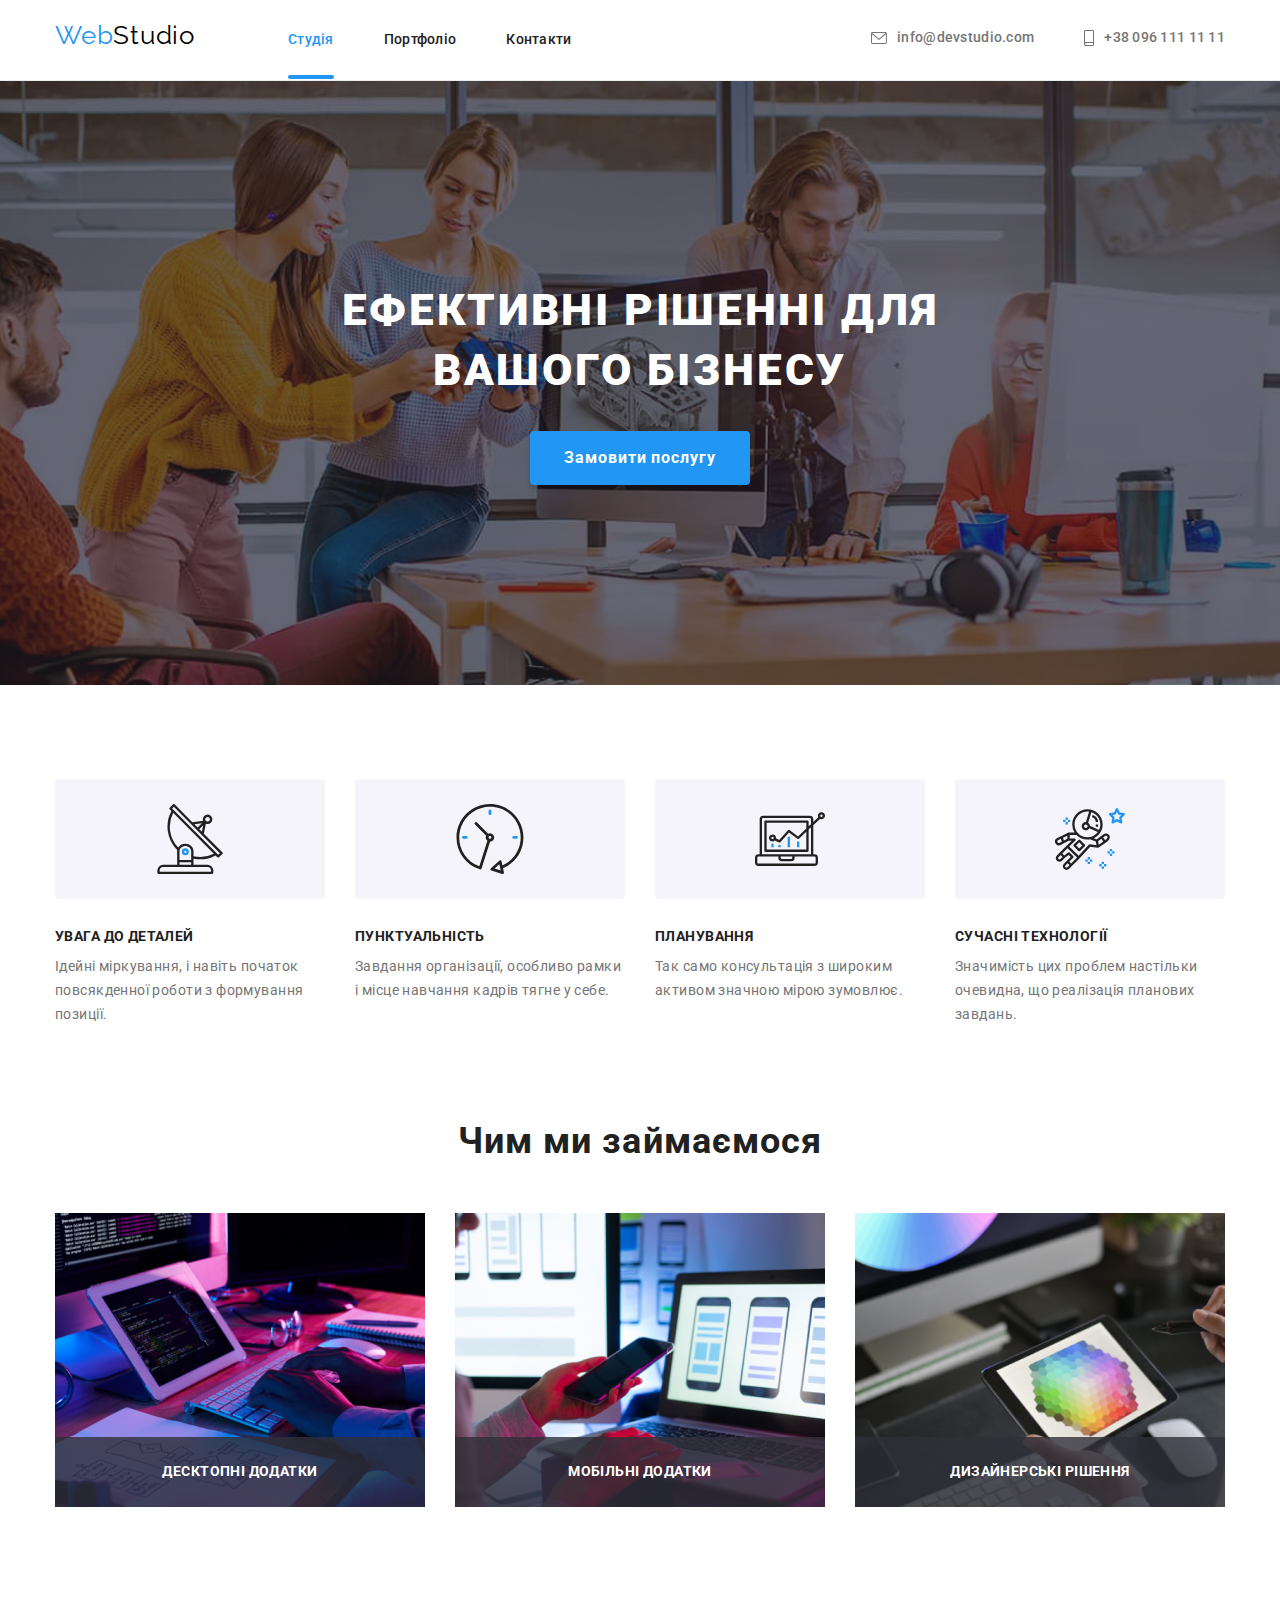
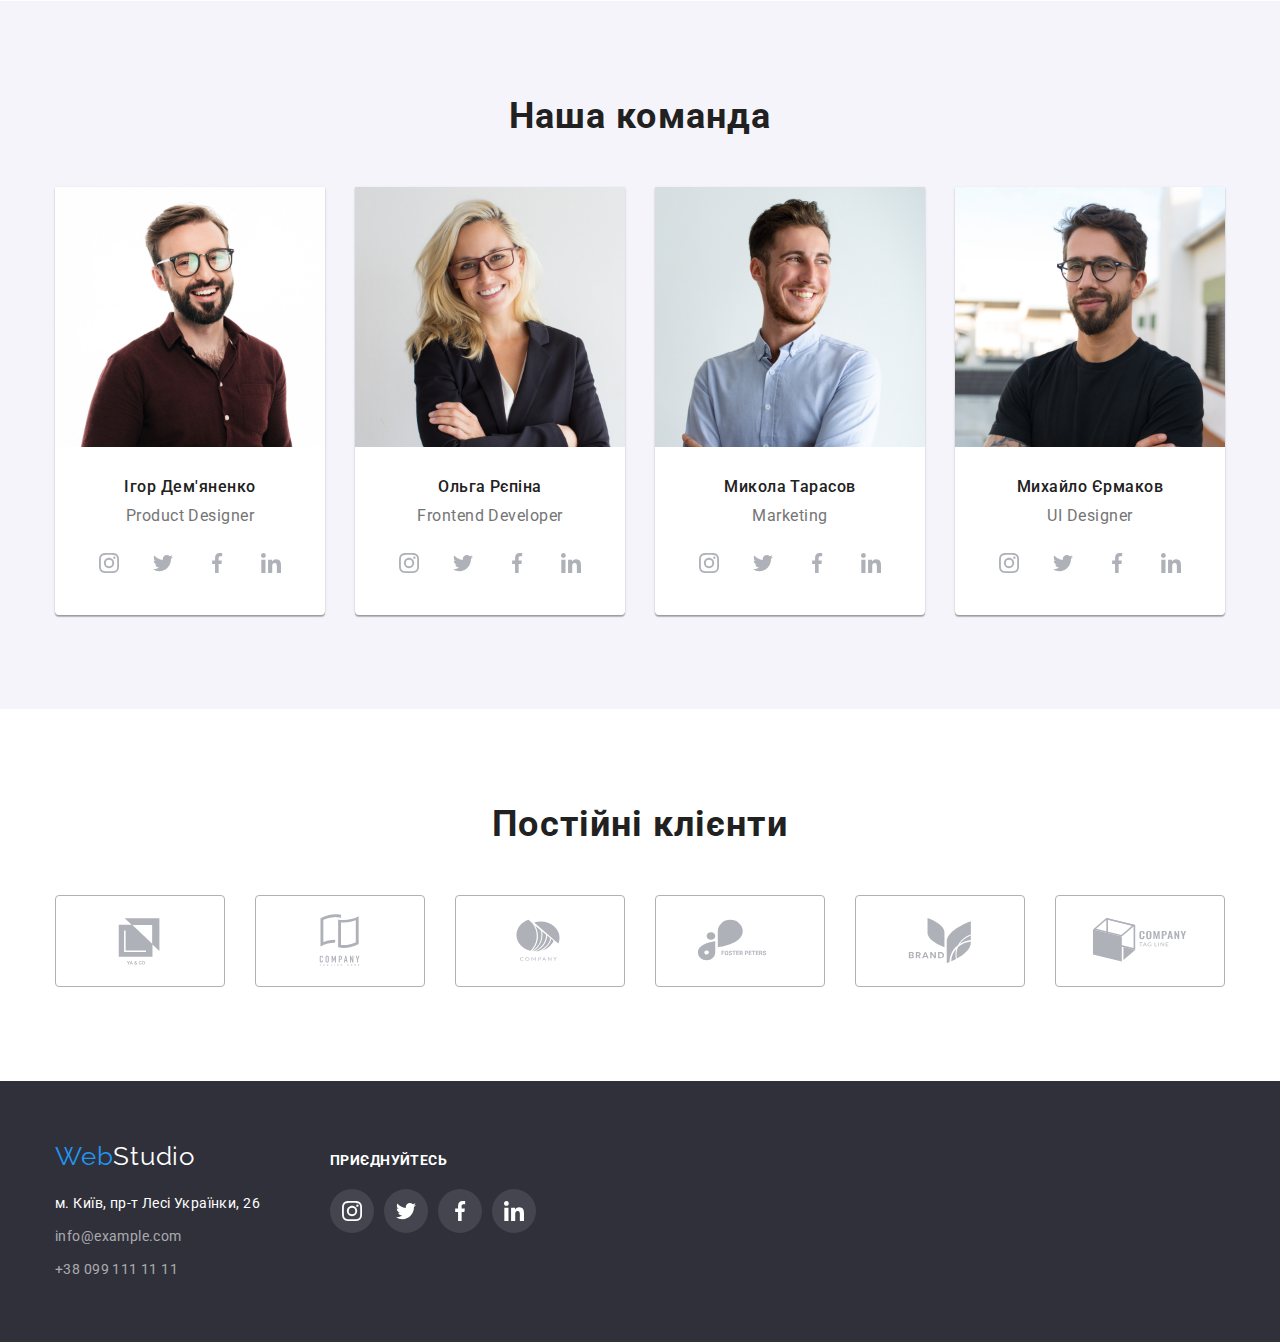
==== index.html @ 3eb29dd5 "Created" ====
<!DOCTYPE html>
<html lang="ru">
  <head>
    <meta charset="UTF-8" />
    <meta http-equiv="X-UA-Compatible" content="IE=edge" />
    <meta name="viewport" content="width=device-width, initial-scale=1.0" />
    <title>WebStudio</title>
    <link rel="preconnect" href="https://fonts.googleapis.com" />
    <link rel="preconnect" href="https://fonts.gstatic.com" crossorigin />
    <link
      href="https://fonts.googleapis.com/css2?family=Raleway:wght@700&family=Roboto:wght@400;500;700;900&display=swap"
      rel="stylesheet"
    />
    <link
      rel="stylesheet"
      href="https://cdnjs.cloudflare.com/ajax/libs/modern-normalize/1.1.0/modern-normalize.min.css"
    />
    <link rel="stylesheet" href="./css/styles.css" />
  </head>
  <body>
    <!-- Header-->
    <header class="header">
      <div class="container header-container">
        <nav class="nav">
          <a class="logo" lang="en" href="./index.html"
            ><span class="logo-accent">Web</span>Studio</a
          >
          <ul class="list nav-list">
            <li class="item">
              <a class="nav-link current" href="./index.html" title="Студія"
                >Студія</a
              >
            </li>
            <li class="item">
              <a class="nav-link" href="./portfolio.html">Портфоліо</a>
            </li>
            <li class="item"><a class="nav-link" href="">Контакти</a></li>
          </ul>
          <ul class="list header-list">
            <li class="mail-item">
              <a class="mail-link" lang="en" href="mailto:info@devstudio.com">
                <svg class="mail-link-item" width="16" height="12">
                  <use href="./images/icons.svg#envelope"></use>
                </svg>
                info@devstudio.com</a
              >
            </li>
            <li class="item">
              <a class="tel-link" href="tel:+380961111111"
                ><svg class="tel-link-item" width="10" height="16">
                  <use href="./images/icons.svg#phone"></use>
                </svg>
                +38 096 111 11 11</a
              >
            </li>
          </ul>
        </nav>
      </div>
    </header>

    <!--Main-->
    <main>
      <!--Hero-->
      <section class="hero">
        <div class="hero-container">
          <h1 class="title-hero">Ефективні рішенні для вашого бізнесу</h1>
          <button class="btn-hero" type="button" data-modal-open>Замовити послугу</button>
        </div>
      </section>

      <!--Advantages-->
      <section class="advantage">
        <div class="container advantage-container">
          <h2 class="advantage-title">Переваги</h2>
          <ul class="list advantage-list">
            <li class="advantage-item">
              <div class="advantage-icon">
                <svg width="70" height="70">
                  <use href="./images/icons.svg#antenna"></use>
                </svg>
              </div>
              <h3 class="advantage-item-title">Увага до деталей</h3>
              <p class="advantage-text">
                Ідейні міркування, і навіть початок повсякденної роботи з
                формування позиції.
              </p>
            </li>
            <li class="advantage-item">
              <div class="advantage-icon">
                <svg width="70" height="70">
                  <use href="./images/icons.svg#clock"></use>
                </svg>
              </div>
              <h3 class="advantage-item-title">Пунктуальність</h3>
              <p class="advantage-text">
                Завдання організації, особливо рамки і місце навчання кадрів
                тягне у себе.
              </p>
            </li>
            <li class="advantage-item">
              <div class="advantage-icon">
                <svg width="70" height="70">
                  <use href="./images/icons.svg#diagram"></use>
                </svg>
              </div>
              <h3 class="advantage-item-title">Планування</h3>
              <p class="advantage-text">
                Так само консультація з широким активом значною мірою зумовлює.
              </p>
            </li>
            <li class="advantage-item">
              <div class="advantage-icon">
                <svg width="70" height="70">
                  <use href="./images/icons.svg#astronaut"></use>
                </svg>
              </div>
              <h3 class="advantage-item-title">Сучасні технології</h3>
              <p class="advantage-text">
                Значимість цих проблем настільки очевидна, що реалізація
                планових завдань.
              </p>
            </li>
          </ul>
        </div>
      </section>

      <!--What we do-->
      <section class="activity">
        <div class="container activity-container">
          <h2 class="activity-title">Чим ми займаємося</h2>
          <ul class="list activity-list">
            <li class="activity-item">
                <img
                  class="activity-img"
                  src="./images/what-we-do/what-we-do-1.jpg"
                  alt="Робота зі структурою сайту/додатку"
                  width="370"
                  height="294"></img>
                  <div class="activity-wrap"><h3 class="activity-img-title">Десктопні додатки</h3></div>
            </li>
            <li class="activity-item">
              <img
                class="activity-img"
                src="./images/what-we-do/what-we-do-2.jpg"
                alt="Робота з дизайном сайту/додатку"
                width="370"
                height="294"
              />
              <div class="activity-wrap"><h3 class="activity-img-title">Мобільні додатки</h3></div>
            </li>
            <li class="activity-item">
              <img
                class="activity-img"
                src="./images/what-we-do/what-we-do-3.jpg"
                alt="Робота з графікою"
                width="370"
                height="294"
              />
              <div class="activity-wrap"><h3 class="activity-img-title">Дизайнерські рішення</h3></div>
            </li>
          </ul>
        </div>
      </section>

      <!--Team-->
      <section class="team">
        <div class="container team-container">
          <h2 class="team-title">Наша команда</h2>
          <ul class="list team-list">
            <li class="team-item">
              <img
                class="team-img"
                src="./images/team/1-ihor.jpg"
                alt="Ігор Дем'яненко"
                width="270"
                height="260"
              />
              <div class="team-form">
                <h3 class="team-member-name">Ігор Дем'яненко</h3>
                <p class="team-text">Product Designer</p>
                <ul class="team-icon-list">
                  <li class="team-icon-item">
                    <a class="team-icon-link" href=""
                      ><svg class="team-icon" width="20" height="20">
                        <use href="./images/icons.svg#instagram"></use>
                      </svg>
                    </a>
                  </li>
                  <li class="team-icon-item">
                    <a class="team-icon-link" href=""
                      ><svg class="team-icon" width="20" height="20">
                        <use href="./images/icons.svg#twitter"></use>
                      </svg>
                    </a>
                  </li>
                  <li class="team-icon-item">
                    <a class="team-icon-link" href=""
                      ><svg class="team-icon" width="20" height="20">
                        <use href="./images/icons.svg#facebook"></use>
                      </svg>
                    </a>
                  </li>
                  <li class="team-icon-item">
                    <a class="team-icon-link" href=""
                      ><svg class="team-icon" width="20" height="20">
                        <use href="./images/icons.svg#linkedin"></use>
                      </svg>
                    </a>
                  </li>
                </ul>
              </div>
            </li>
            <li class="team-item">
              <img
                class="team-img"
                src="./images/team/2-olga.jpg"
                alt="Ольга Рєпіна"
                width="270"
                height="260"
              />
              <div class="team-form">
                <h3 class="team-member-name">Ольга Рєпіна</h3>
                <p class="team-text">Frontend Developer</p>
                <ul class="team-icon-list">
                  <li class="team-icon-item">
                    <a class="team-icon-link" href=""
                      ><svg class="team-icon" width="20" height="20">
                        <use href="./images/icons.svg#instagram"></use>
                      </svg>
                    </a>
                  </li>
                  <li class="team-icon-item">
                    <a class="team-icon-link" href=""
                      ><svg class="team-icon" width="20" height="20">
                        <use href="./images/icons.svg#twitter"></use>
                      </svg>
                    </a>
                  </li>
                  <li class="team-icon-item">
                    <a class="team-icon-link" href=""
                      ><svg class="team-icon" width="20" height="20">
                        <use href="./images/icons.svg#facebook"></use>
                      </svg>
                    </a>
                  </li>
                  <li class="team-icon-item">
                    <a class="team-icon-link" href=""
                      ><svg class="team-icon" width="20" height="20">
                        <use href="./images/icons.svg#linkedin"></use>
                      </svg>
                    </a>
                  </li>
                </ul>
              </div>
            </li>
            <li class="team-item">
              <img
                class="team-img"
                src="./images/team/3-nikolay.jpg"
                alt="Микола Тарасов"
                width="270"
                height="260"
              />
              <div class="team-form">
                <h3 class="team-member-name">Микола Тарасов</h3>
                <p class="team-text">Marketing</p>
                <ul class="team-icon-list">
                  <li class="team-icon-item">
                    <a class="team-icon-link" href=""
                      ><svg class="team-icon" width="20" height="20">
                        <use href="./images/icons.svg#instagram"></use>
                      </svg>
                    </a>
                  </li>
                  <li class="team-icon-item">
                    <a class="team-icon-link" href=""
                      ><svg class="team-icon" width="20" height="20">
                        <use href="./images/icons.svg#twitter"></use>
                      </svg>
                    </a>
                  </li>
                  <li class="team-icon-item">
                    <a class="team-icon-link" href=""
                      ><svg class="team-icon" width="20" height="20">
                        <use href="./images/icons.svg#facebook"></use>
                      </svg>
                    </a>
                  </li>
                  <li class="team-icon-item">
                    <a class="team-icon-link" href=""
                      ><svg class="team-icon" width="20" height="20">
                        <use href="./images/icons.svg#linkedin"></use>
                      </svg>
                    </a>
                  </li>
                </ul>
              </div>
            </li>
            <li class="team-item">
              <img
                class="team-img"
                src="./images/team/4-mihail.jpg"
                alt="Михайло Єрмаков"
                width="270"
                height="260"
              />
              <div class="team-form">
                <h3 class="team-member-name">Михайло Єрмаков</h3>
                <p class="team-text">UI Designer</p>
                <ul class="team-icon-list">
                  <li class="team-icon-item">
                    <a class="team-icon-link" href=""
                      ><svg class="team-icon" width="20" height="20">
                        <use href="./images/icons.svg#instagram"></use>
                      </svg>
                    </a>
                  </li>
                  <li class="team-icon-item">
                    <a class="team-icon-link" href=""
                      ><svg class="team-icon" width="20" height="20">
                        <use href="./images/icons.svg#twitter"></use>
                      </svg>
                    </a>
                  </li>
                  <li class="team-icon-item">
                    <a class="team-icon-link" href=""
                      ><svg class="team-icon" width="20" height="20">
                        <use href="./images/icons.svg#facebook"></use>
                      </svg>
                    </a>
                  </li>
                  <li class="team-icon-item">
                    <a class="team-icon-link" href=""
                      ><svg class="team-icon" width="20" height="20">
                        <use href="./images/icons.svg#linkedin"></use>
                      </svg>
                    </a>
                  </li>
                </ul>
              </div>
            </li>
          </ul>
        </div>
      </section>

      <!-- Clients -->
      <section class="clients">
        <h2 class="clients-title">Постійні клієнти</h2>
        <ul class="clients-list">
          <li class="clients-item">
            <a class="clients-link" href=""
              ><svg class="clients-icon" width="106" height="60">
                <use href="./images/icons.svg#client-1"></use>
              </svg>
            </a>
          </li>
          <li class="clients-item">
            <a class="clients-link" href=""
              ><svg class="clients-icon" width="106" height="60">
                <use href="./images/icons.svg#client-2"></use>
              </svg>
            </a>
          </li>
          <li class="clients-item">
            <a class="clients-link" href=""
              ><svg class="clients-icon" width="106" height="60">
                <use href="./images/icons.svg#client-3"></use>
              </svg>
            </a>
          </li>
          <li class="clients-item">
            <a class="clients-link" href=""
              ><svg class="clients-icon" width="106" height="60">
                <use href="./images/icons.svg#client-4"></use>
              </svg>
            </a>
          </li>
          <li class="clients-item">
            <a class="clients-link" href=""
              ><svg class="clients-icon" width="106" height="60">
                <use href="./images/icons.svg#client-5"></use>
              </svg>
            </a>
          </li>
          <li class="clients-item">
            <a class="clients-link" href=""
              ><svg class="clients-icon" width="106" height="60">
                <use href="./images/icons.svg#client-6"></use>
              </svg>
            </a>
          </li>
        </ul>
      </section>
    </main>

    <!-- Footer -->
    <footer class="footer">
      <div class="container footer-container">
        <div class="footer-contacts">
          <a class="footer-logo" lang="en" href="./index.html"
            ><span class="footer-logo-accent">Web</span>Studio</a
          >
          <address class="footer-address">
            <ul class="list footer-list">
              <li class="footer-item">
                <a
                  class="footer-address-link"
                  href="https://goo.gl/maps/jKXVgSbBTKe5Grf27"
                  target="_blank"
                  >м. Київ, пр-т Лесі Українки, 26</a
                >
              </li>
              <li class="footer-item">
                <a
                  class="footer-mail-link"
                  lang="en"
                  href="mailto:info@example.com"
                  >info@example.com</a
                >
              </li>
              <li class="footer-item">
                <a class="footer-tel-link" href="tel:+380991111111"
                  >+38 099 111 11 11</a
                >
              </li>
            </ul>
          </address>
        </div>
        <div class="footer-icon-section">
          <h2 class="footer-icon-title">Приєднуйтесь</h2>
          <ul class="footer-icon-list">
            <li class="footer-icon-item">
              <a class="footer-icon-link" href="">
                <svg class="footer-icon" width="20" height="20">
                  <use href="./images/icons.svg#instagram"></use>
                </svg>
              </a>
            </li>
            <li class="footer-icon-item">
              <a class="footer-icon-link" href="">
                <svg class="footer-icon" width="20" height="20">
                  <use href="./images/icons.svg#twitter"></use>
                </svg>
              </a>
            </li>
            <li class="footer-icon-item">
              <a class="footer-icon-link" href="">
                <svg class="footer-icon" width="20" height="20">
                  <use href="./images/icons.svg#facebook"></use>
                </svg>
              </a>
            </li>
            <li class="footer-icon-item">
              <a class="footer-icon-link" href="">
                <svg class="footer-icon" width="20" height="20">
                  <use href="./images/icons.svg#linkedin"></use>
                </svg>
              </a>
            </li>
          </ul>
        </div>
      </div>
    </footer>
    <div class="backdrop is-hidden" data-modal>
      <div class="modal">
        <button class="modal-btn" type="button" data-modal-close>
          <svg class="modal-close" width="18" height="18">
            <use href="./images/icons.svg#modal-close"></use>
          </svg>
        </button>
      </div>
    </div>
  <script src="./js/modal.js"></script>
  </body>
</html>
---- css/styles.css ----
/* Font-family: 'Roboto', 'Raleway', sans-serif. */

/* Colors
#2196F3 - Accent color (Blue);
#FFFFFF - White color;
#212121 - Black color;
#757575 - Main text (Light grey);
#E5E5E5 - Main Backgroung (White);
#2F303A - Secondary Background (Dark grey).
*/
:root {
  /* Fonts */
  --main-font: "Roboto", sans-serif;
  --secondary-font: "Raleway", sans-serif;
  /* Text colors */
  --main-text-color: #757575;
  --title-color: #212121;
  --accent-color: #2196f3;
  --white: #ffffff;
  --black: #000000;
  --border-color: #ececec;
  --icon-color: #AFB1B8;
  /* Background colors */
  --first-bg-color: #f5f4fa;
  --second-bg-color: #2f303a;
  --hero-bg-color: #C4C4C4;
}
body {
  font-family: var(--main-font);
  font-size: 14px;
  line-height: 1.71;
  letter-spacing: 0.03em;
  color: var(--main-text-color);
  background-color: var(--white);
}
h1,
h2,
h3,
p,
ul {
  margin-top: 0;
  margin-bottom: 0;
  padding-left: 0;
}
.list {
  padding-left: 0;
  margin-top: 0;
  margin-top: 0;
  list-style: none;
}
.container {
  width: 1200px;
  align-items: center;
  padding-left: 15px;
  padding-right: 15px;
  margin-left: auto;
  margin-right: auto;
}

/* Header */
.header {
  background-color: var(--white);
  border-bottom: 1px solid var(--border-color);
}
.nav {
  display: flex;
  align-items: baseline;
}
.logo {
  margin-right: 93px;

  font-family: var(--secondary-font);
  font-size: 26px;
  line-height: 1.19;
  letter-spacing: 0.03em;
  text-decoration: none;
  color: var(--black);
}
.logo-accent {
  color: var(--accent-color);
}
.nav-list {
  display: flex;
}
.nav-list .item {
  margin-right: 50px;
  padding-top: 32px;
  padding-bottom: 32px;
}
.nav-list .item:last-child {
  margin-right: 0;
}
.nav .item {
  font-weight: 500;
  font-size: 14px;
  line-height: 1.14;
  letter-spacing: 0.02em;
}
.nav-link {
  text-decoration: none;
  color: var(--title-color);
  transition-duration: 250ms;
    transition-timing-function: cubic-bezier(0.4, 0, 0.2, 1);
}
.nav-link[title] {
  color: var(--accent-color);
  text-decoration: none;
}
.nav-link:hover,
.nav-link:focus {
  color: var(--accent-color);
}
.nav-link.current {
  position: relative;
}
.nav-link.current::after {
  content: "";
  display: block;
  width: 100%;
  height: 4px;
  border-radius: 2px;
  bottom: -32px;
  background: currentColor;
  position: absolute;
}
.header-list {
  display: flex;
  margin-left: auto;

  font-weight: 500;
  font-size: 14px;
  line-height: 1.14;
  letter-spacing: 0.02em;
}
.header-list .mail-item {
  margin-right: 50px;
}
.header-list .item:last-child {
  margin-right: 0;
}
.list .header-list {
  display: flex;
  align-items: center;
}
.mail-link,
.tel-link {
  display: flex;
  align-items: center;
  text-decoration: none;
  color: var(--main-text-color);
  transition-duration: 250ms;
    transition-timing-function: cubic-bezier(0.4, 0, 0.2, 1);
}
.mail-link-item,
.tel-link-item {
  margin-right: 10px;
  fill: currentColor;
}
.mail-link:hover,
.tel-link:hover,
.mail-link:focus,
.tel-link:focus {
  color: var(--accent-color);
}

/* Main */

/* Hero */
.hero {
  margin-left: auto;
  margin-right: auto;
  padding-top: 200px;
  padding-bottom: 200px;
  max-width: 1600px;
  text-align: center;
  background-image: linear-gradient(rgba(47, 48, 58, 0.4), rgba(47, 48, 58, 0.4)), url(../images/hero-background.jpg);
  background-color: var(--hero-bg-color);
  background-position: center;
  background-repeat: no-repeat;
  background-size: cover;
}
.title-hero {
  margin-bottom: 30px;
  margin-right: auto;
  margin-left: auto;
  width: 696px;
  font-weight: 900;
  font-size: 44px;
  line-height: 1.36;
  letter-spacing: 0.06em;
  text-transform: uppercase;
  color: var(--white);
}
.btn-hero {
  padding: 10px 32px 10px 32px;
  font-weight: 700;
  font-size: 16px;
  line-height: 1.88;
  letter-spacing: 0.06em;
  color: var(--white);
  background-color: var(--accent-color);
  box-shadow: 0px 4px 4px rgba(0, 0, 0, 0.15);
  border-color: transparent;
  border-radius: 4px;
  cursor: pointer;
}
.btn-hero:hover,
.btn-hero:focus {
  color: var(--white);
  background-color: var(--accent-color);
}

/* Advantages */
.advantage {
  padding-top: 94px;
  padding-bottom: 94px;
}
.advantage-title {
  position: absolute;
  width: 1px;
  height: 1px;
  margin: -1px;
  border: 0;
  padding: 0;
  white-space: nowrap;
  clip: rect(0 0 0 0);
  overflow: hidden;
}
.advantage-list {
  display: flex;
}
.advantage-icon {
  display: flex;
  align-items: center;
  justify-content: center;
  width: 270px;
  height: 120px;
  margin-bottom: 30px;
  border-radius: 4px;
  background-color: var(--first-bg-color);
}
.advantage-item {
  width: 270px;
  margin-right: 30px;
}
.advantage-item:last-child {
  margin-right: 0;
}
.advantage-item-title {
  margin-bottom: 10px;
  font-size: 14px;
  line-height: 1.14;
  letter-spacing: 0.03em;
  text-transform: uppercase;
  color: var(--title-color);
}
.advantage-text {
  font-size: 14px;
  line-height: 1.71;
  letter-spacing: 0.03em;
  color: var(--main-text-color);
}

/* What we do */
.activity {
  padding-bottom: 94px;
}
.activity-title {
  text-align: center;
  margin-bottom: 50px;
  font-size: 36px;
  line-height: 1.17;
  letter-spacing: 0.03em;
  color: var(--title-color);
}
.activity-list {
  display: flex;
}
.activity-item {
  margin-right: 30px;
}
.activity-item:last-child {
  margin-right: 0;
}
.activity-item {
  position: relative;
  display: flex;
}
.activity-wrap {
  position: absolute;
  width: 100%;
  height: 70px;
  bottom: 0;
  background: rgba(47, 48, 58, 0.8);
}
.activity-img-title {
  display: flex;
 justify-content: center;

    font-weight: 700;
    font-size: 14px;
    line-height: 1.14;
    text-align: center;
    padding: 27px 0; 
    letter-spacing: 0.03em;
    text-transform: uppercase;
    color: var(--white);
}
/* Team */
.team {
  background-color: var(--first-bg-color);
  padding-top: 94px;
  padding-bottom: 94px;
}
.team-title {
  text-align: center;
  margin-bottom: 50px;
  font-size: 36px;
  line-height: 1.17;
  letter-spacing: 0.03em;
  color: var(--title-color);
}
.team-list {
  display: flex;
}
.team-item {
  list-style: none;
  margin-right: 30px;
  background-color: var(--white);
  box-shadow: 0px 1px 3px rgba(0, 0, 0, 0.12), 0px 1px 1px rgba(0, 0, 0, 0.14),
    0px 2px 1px rgba(0, 0, 0, 0.2);
  border-radius: 0px 0px 4px 4px;
}
.team-item:last-child {
  margin-right: 0;
}
.team-img {
  display: block;
  max-width: 100%;
  height: auto;
}
.team-form {
  padding: 30px 32px 30px 32px;
}
.team-member-name {
  margin-bottom: 10px;
  text-align: center;
  font-weight: 500;
  font-size: 16px;
  line-height: 1.19;
  letter-spacing: 0.03em;
  color: var(--title-color);
}
.team-text {
  text-align: center;
  font-size: 16px;
  line-height: 1.19;
  letter-spacing: 0.03em;
  color: var(--main-text-color);
  margin-bottom: 16px;
}
.team-icon-list {
  display: flex;
  list-style: none;
  gap: 10px;
}
.team-icon-item {
width: 44px;
height: 44px;
}
.team-icon-link {
 display: flex;
 align-items: center;
 justify-content: center;
 width: 100%;
 height: 100%;
 color: var(--icon-color);
 border-radius: 50%;
 transition-duration: 250ms;
 transition-timing-function: cubic-bezier(0.4, 0, 0.2, 1);
}
.team-icon {
  display: block;
  fill: currentColor;
  transition-duration: 250ms;
  transition-timing-function: cubic-bezier(0.4, 0, 0.2, 1);
}
.team-icon-link:hover,
.team-icon-link:focus {
  background-color: var(--accent-color);
  width: 100%;
  height: 100%;
  border-radius: 50%;
}
.team-icon-link:hover .team-icon,
.team-icon-link:focus .team-icon {
  fill: var(--white);
}

/* Clients */
.clients {
  padding-top: 94px;
  padding-bottom: 94px;
  background-color: var(--);
}
.clients-title {
    font-weight: 700;
    font-size: 36px;
    line-height: 1.17;
    text-align: center;
    letter-spacing: 0.03em;
    color: var(--title-color);
    margin-bottom: 50px;
}
.clients-list {
  display: flex;
  justify-content: center;
  list-style: none;
  gap: 30px;
}
.clients-item {
  width: 170px;
  height: 92px;
}
.clients-link {
  display: flex;
  align-items: center;
  justify-content: center;
  width: 100%;
  height: 100%;
  fill: var(--icon-color);
  border: 1px solid #AFB1B8;
  border-radius: 4px;
  transition-duration: 250ms;
  transition-timing-function: cubic-bezier(0.4, 0, 0.2, 1);
}
.clients-link:hover,
.clients-link:focus {
  border: 1px solid var(--accent-color);
  fill: var(--accent-color);
}

/* Footer */
.footer {
  padding-top: 60px;
  padding-bottom: 60px;
  background-color: var(--second-bg-color);
}
.footer-container {
 display: flex;
 align-items: baseline;
}
.footer-logo {
  display: block;
  margin-bottom: 20px;
  font-family: var(--secondary-font);
  font-size: 26px;
  line-height: 1.19;
  letter-spacing: 0.03em;
  text-decoration: none;
  color: var(--white);
}
.footer-logo-accent {
  color: var(--accent-color);
}
.footer-item {
  display: block;
  margin-bottom: 9px;
}
.footer-item:last-child {
  margin-bottom: 0;
}
.footer-address-link {
  font-style: normal;
  font-size: 14px;
  line-height: 1.71;
  letter-spacing: 0.03em;
  text-decoration: none;
  color: var(--white);
  transition-duration: 250ms;
    transition-timing-function: cubic-bezier(0.4, 0, 0.2, 1);
}
.footer-mail-link,
.footer-tel-link {
  font-style: normal;
  font-size: 14px;
  line-height: 1.71;
  letter-spacing: 0.03em;
  text-decoration: none;
  color: rgba(255, 255, 255, 0.6);
  transition-duration: 250ms;
    transition-timing-function: cubic-bezier(0.4, 0, 0.2, 1);
}
.footer-tel-link {
  padding-bottom: 0;
}
.footer-address-link:hover,
.footer-mail-link:hover,
.footer-tel-link:hover,
.footer-address-link:focus,
.footer-mail-link:focus,
.footer-tel-link:focus {
  color: var(--accent-color);
}
.footer-icon-section {
  margin-left: 70px;
}
.footer-icon-title {
  font-weight: 700;
  font-size: 14px;
  line-height: 1.14;
  letter-spacing: 0.03em;
  text-transform: uppercase;
  color: var(--white);
}
.footer-icon-list {
  display: flex;
  list-style: none;
  gap: 10px;
  margin-top: 20px;
}
.footer-icon-item {
  width: 44px;
  height: 44px;
}
.footer-icon-link {
  display: flex;
  align-items: center;
  justify-content: center;
  width: 100%;
  height: 100%;
  color: var(--white);
  background-color: rgba(255, 255, 255, 0.1);
  border-radius: 50%;
  transition-duration: 250ms;
    transition-timing-function: cubic-bezier(0.4, 0, 0.2, 1);
}
.footer-icon {
  display: block;
  fill: currentColor;
}
.footer-icon-link:hover,
.footer-icon-link:focus {
  background-color: var(--accent-color);
  width: 100%;
  height: 100%;
  border-radius: 50%;
}
.footer-icon-link:hover .team-icon,
.footer-icon-link:focus .team-icon {
  fill: var(--white);
}

/* Portfolio */
.main-title {
  position: absolute;
  width: 1px;
  height: 1px;
  margin: -1px;
  border: 0;
  padding: 0;
  white-space: nowrap;
  clip: rect(0 0 0 0);
  overflow: hidden;
}
.filter-title {
  position: absolute;
  width: 1px;
  height: 1px;
  margin: -1px;
  border: 0;
  padding: 0;
  white-space: nowrap;
  clip: rect(0 0 0 0);
  overflow: hidden;
}

/* Filter buttons */
.filter {
  padding-top: 94px;
  padding-bottom: 94px;
}
.filter-btn-list {
  display: flex;
  justify-content: center;
  margin-bottom: 50px;
}
.filter-btn-item {
  margin-right: 8px;
}
.filter-btn-item:last-child {
  margin-right: 0;
}
.filter-btn {
  padding: 6px 22px 6px 22px;
  font-family: var(--main-font);
  font-weight: 500;
  font-size: 16px;
  line-height: 1.44;
  text-align: center;
  letter-spacing: 0.03em;
  color: var(--title-color);
  background: var(--first-bg-color);
  border-radius: 4px;
  border-color: transparent;
  cursor: pointer;
  transition-duration: 250ms;
  transition-timing-function: cubic-bezier(0.4, 0, 0.2, 1);
}
.filter-btn:hover,
.filter-btn:focus {
  color: var(--white);
  background-color: var(--accent-color);
  box-shadow: 0px 3px 1px rgba(0, 0, 0, 0.1), 0px 1px 2px rgba(0, 0, 0, 0.08),
    0px 2px 2px rgba(0, 0, 0, 0.12);
  border-radius: 4px;
}

/* Filter items */
.filter-list {
  display: flex;
  flex-wrap: wrap;
  gap: 30px;
}
.filter-item {
  transition-duration: 250ms;
  transition-timing-function: cubic-bezier(0.4, 0, 0.2, 1);
}
.filter-item:hover {
  box-shadow: 0px 1px 1px rgba(0, 0, 0, 0.12), 0px 4px 4px rgba(0, 0, 0, 0.06), 1px 4px 6px rgba(0, 0, 0, 0.16);
}
.filter-img {
  display: flex;
  max-width: 100%;
  height: auto;
}
.filter-item-wrapper {
position: relative;
display: flex;
overflow: hidden;
}
.filter-item-wrapper:hover .filter-overlay {
transform: translateY(0);
}
.filter-overlay {
position: absolute;
display: flex;
padding: 63px 24px;
width: 100%;
height: 100%;
background: rgba(33, 150, 243, 0.9);
transform: translatey(100%);
transition-duration: 250ms;
transition-timing-function: cubic-bezier(0.4, 0, 0.2, 1);

}
.filter-overlay > p {
  max-width: 322px;
  max-height: 168px;
  font-size: 18px;
  line-height: 1.56;
  letter-spacing: 0.03em; 
  color: var(--white);
}
.poster-text {
  padding: 20px 24px 20px 24px;
  border: 1px solid #EEEEEE;
}
.filter-item-title {
  margin-bottom: 4px;
  font-size: 18px;
  line-height: 2;
  letter-spacing: 0.06em;
  color: var(--title-color);
}
.filter-text {
  font-size: 16px;
  line-height: 1.88;
  letter-spacing: 0.03em;
  color: var(--main-text-color);
}

/* Modal */

.backdrop {
  position: fixed;
  top: 0;
  left: 0;
  width: 100%;
  height: 100%;
  background: rgba(0, 0, 0, 0.2);
  transform: scale(1);
  transition: opacity 250ms cubic-bezier(0.4, 0, 0.2, 1), visibility 250ms cubic-bezier(0.4, 0, 0.2, 1), transform 250ms cubic-bezier(0.4, 0, 0.2, 1);
}
.backdrop.is-hidden {
  transform: scale(0);
 visibility: hidden;
 opacity: 0;
 pointer-events: none;
}
.modal {
  position: absolute;
  top: 50%;
  left: 50%;
  transform: translate(-50%, -50%);
  width: 528px;
  height: 581px;
  background: var(--white);
  box-shadow: 0px 1px 3px rgba(0, 0, 0, 0.12), 0px 1px 1px rgba(0, 0, 0, 0.14), 0px 2px 1px rgba(0, 0, 0, 0.2);
  border-radius: 4px;
}
.modal-btn {
  position: absolute;
  display: flex;
  align-items: center;
  justify-content: center;
  top: 8px;
  right: 8px;
  width: 30px;
  height: 30px;
  color: var(--white);
  background: var(--white);
  border: 1px solid rgba(0, 0, 0, 0.1);
  border-radius: 50%;
  cursor: pointer;
}
.modal-close {
  fill: var(--black)
}
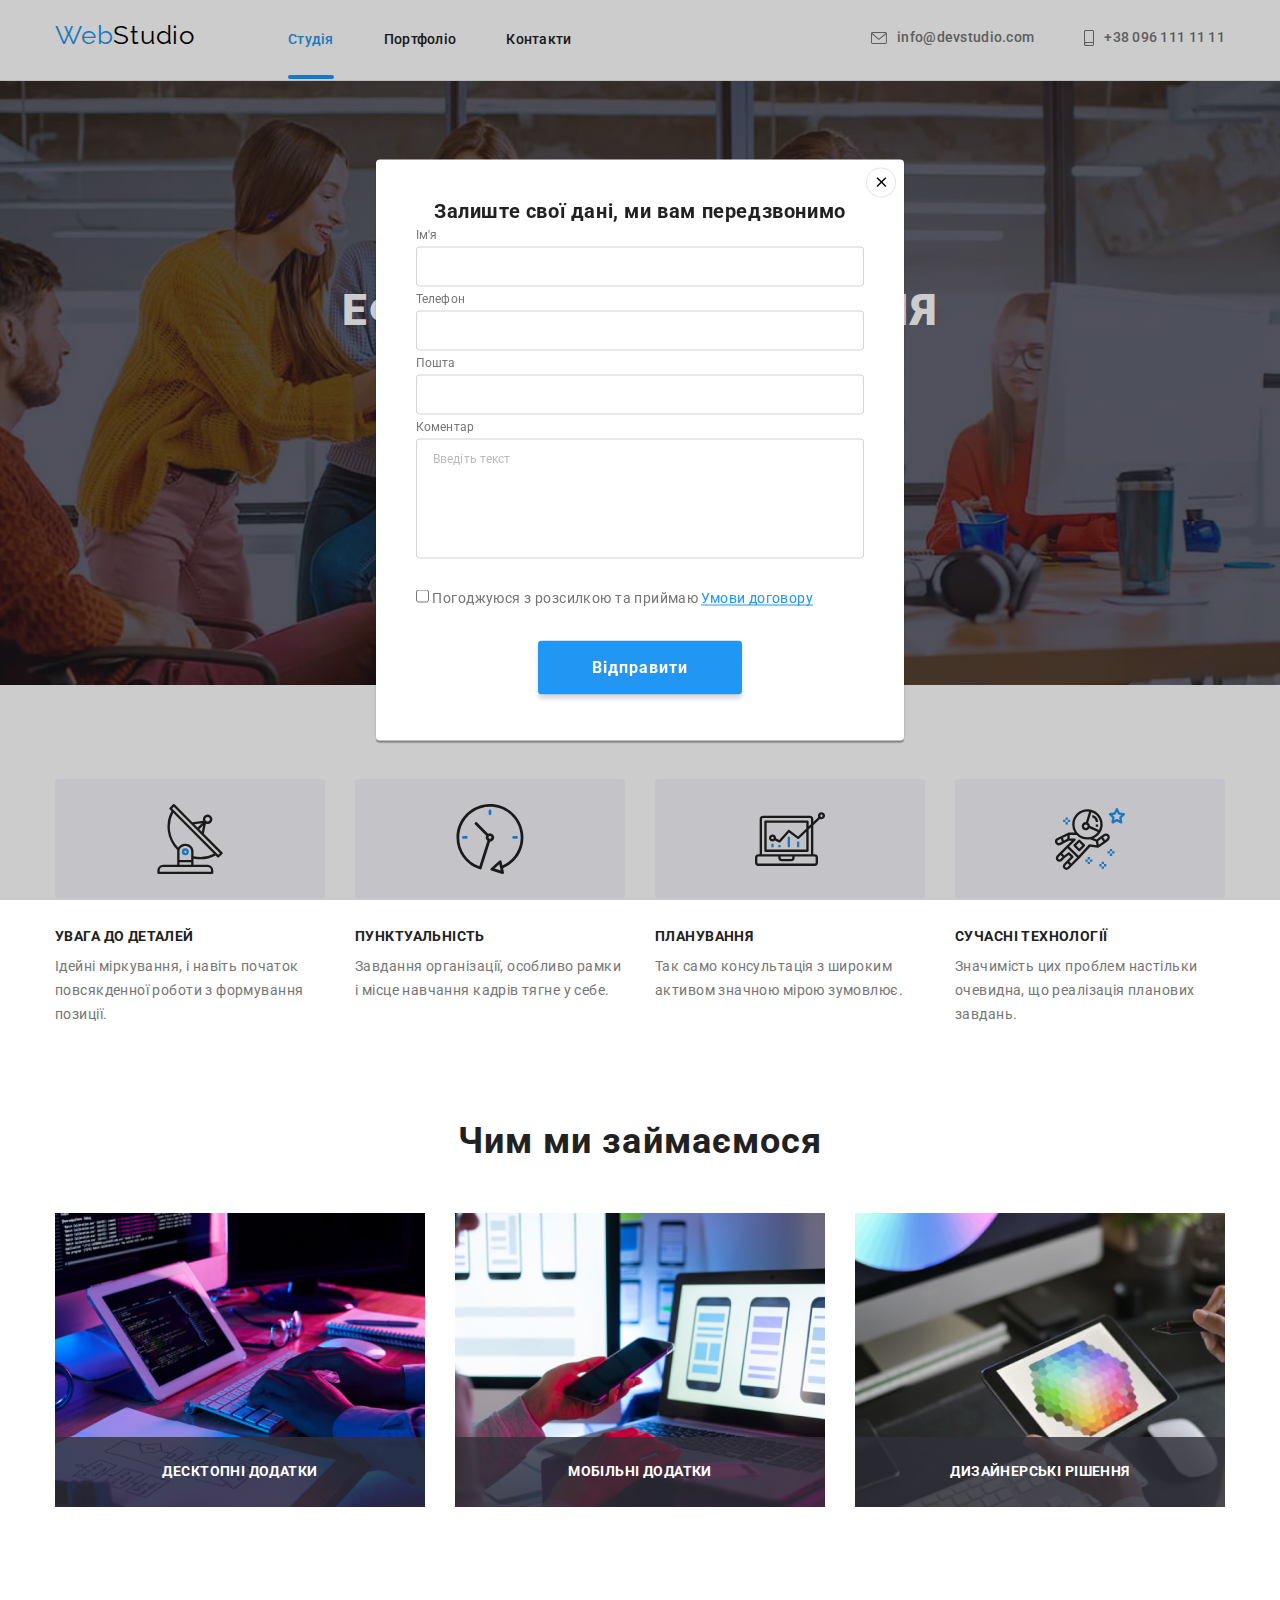
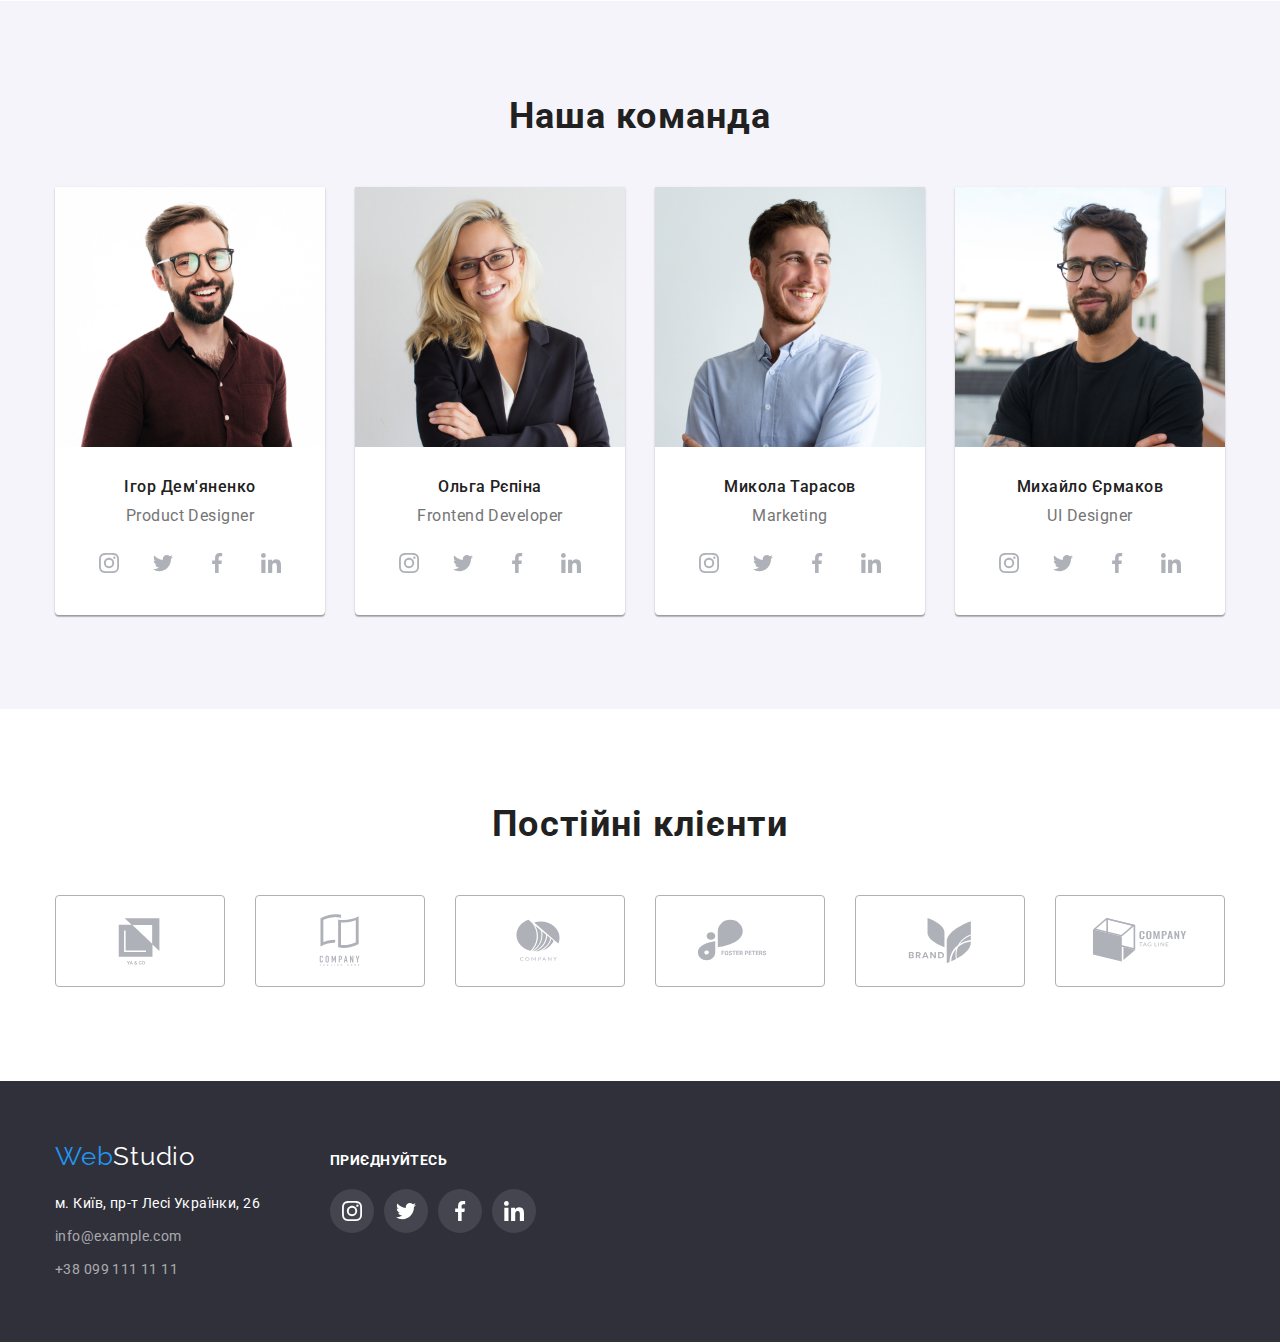
==== commit 629e1a8b: "First commit" ====
--- a/index.html
+++ b/index.html
@@ -461,13 +461,30 @@
         </div>
       </div>
     </footer>
-    <div class="backdrop is-hidden" data-modal>
+ <!-- is-hidden -->
+    <!-- Modal -->
+    <div class="backdrop" data-modal>
       <div class="modal">
-        <button class="modal-btn" type="button" data-modal-close>
+                <button class="modal-close-btn" type="button" data-modal-close>
           <svg class="modal-close" width="18" height="18">
             <use href="./images/icons.svg#modal-close"></use>
           </svg>
         </button>
+        <h2 class="form-title">Залиште свої дані, ми вам передзвонимо</h2>
+        <form class="modal-form">
+          <label class="form-label" for="user-name">Ім'я</label>
+          <input class="form-input" type="text" name="user-name" id="user-name">
+          <label class="form-label" for="user-tel">Телефон</label>
+          <input class="form-input" type="tel" name="user-tel" id="user-tel">
+          <label class="form-label" for="user-email">Пошта</label>
+          <input class="form-input" type="email" name="user-email" id="user-email">
+          <label class="form-label" for="comment">Коментар</label>
+          <textarea class="form-textarea" name="comment" id="comment" placeholder="Введіть текст"></textarea>
+          <div class="form-checkbox">
+          <input class="input-checkbox" type="checkbox" name="agreements" id="agreements">
+          <label class="form-checkbox" for="agreements">Погоджуюся з розсилкою та приймаю   <a class="checkbox-link" href=""> Умови договору</a></label></div>
+          <button class="form-btn" type="submit">Відправити</button>
+        </form>
       </div>
     </div>
   <script src="./js/modal.js"></script>
--- a/css/styles.css
+++ b/css/styles.css
@@ -68,7 +68,6 @@
 }
 .logo {
   margin-right: 93px;
-
   font-family: var(--secondary-font);
   font-size: 26px;
   line-height: 1.19;
@@ -689,11 +688,9 @@
   width: 100%;
   height: 100%;
   background: rgba(0, 0, 0, 0.2);
-  transform: scale(1);
-  transition: opacity 250ms cubic-bezier(0.4, 0, 0.2, 1), visibility 250ms cubic-bezier(0.4, 0, 0.2, 1), transform 250ms cubic-bezier(0.4, 0, 0.2, 1);
+  transition: opacity 250ms cubic-bezier(0.4, 0, 0.2, 1), visibility 250ms cubic-bezier(0.4, 0, 0.2, 1);
 }
 .backdrop.is-hidden {
-  transform: scale(0);
  visibility: hidden;
  opacity: 0;
  pointer-events: none;
@@ -703,13 +700,14 @@
   top: 50%;
   left: 50%;
   transform: translate(-50%, -50%);
+  padding: 40px;
   width: 528px;
   height: 581px;
   background: var(--white);
   box-shadow: 0px 1px 3px rgba(0, 0, 0, 0.12), 0px 1px 1px rgba(0, 0, 0, 0.14), 0px 2px 1px rgba(0, 0, 0, 0.2);
   border-radius: 4px;
 }
-.modal-btn {
+.modal-close-btn {
   position: absolute;
   display: flex;
   align-items: center;
@@ -726,4 +724,87 @@
 }
 .modal-close {
   fill: var(--black)
+}
+.form-title {
+  text-align: center;
+  font-weight: 700;
+  font-size: 20px;
+  line-height: 1.15;
+  letter-spacing: 0.03em;
+  color: var(--title-color);
+}
+.form-label {
+  font-weight: 400;
+    font-size: 12px;
+    line-height: 1.17;
+    letter-spacing: 0.01em;
+    color: var(--main-text-color);
+}
+.form-input {
+  padding: 12px 42px;
+  width: 100%;
+  height: 40px;
+  border: 1px solid rgba(33, 33, 33, 0.2);
+  border-radius: 4px;
+  cursor: pointer;
+}
+.form-input:focus {
+  border: 1px solid var(--accent-color);
+  fill: var(--accent-color);
+}
+.form-textarea {
+  margin-bottom: 20px;
+  padding: 12px 16px;
+  resize: none;
+  width: 100%;
+  height: 120px;
+  border: 1px solid rgba(33, 33, 33, 0.2);
+  border-radius: 4px;
+}
+.form-textarea::placeholder {
+  font-size: 12px;
+  line-height: 1.17;
+  letter-spacing: 0.01em;
+  color: rgba(117, 117, 117, 0.5);
+}
+.form-checkbox {
+  font-weight: 400;
+  font-size: 14px;
+  line-height: 1.71;
+  letter-spacing: 0.03em;
+  color: var(--main-text-color);
+}
+.form-checkbox {
+  margin-bottom: 30px;
+}
+.checkbox-link {
+  position: absolute;
+  margin-left: 3px;
+  text-decoration: none;
+  color: var(--accent-color);
+}
+.checkbox-link::after {
+  position: absolute;
+  top: 18px;
+  content: "";
+  display: block;
+  width: 100%;
+  height: 1px;
+  background: currentColor;
+}
+.form-btn {
+  display: block;
+  margin-left: auto;
+  margin-right: auto;
+  padding: 10px 52px;
+  font-weight: 700;
+  font-size: 16px;
+  line-height: 30px;
+  letter-spacing: 0.06em;
+  color: var(--white);
+  background-color: var(--accent-color);
+  box-shadow: 0px 4px 4px rgba(0, 0, 0, 0.15);
+  border-radius: 4px;
+  border-color: transparent;
+  cursor: pointer;
 }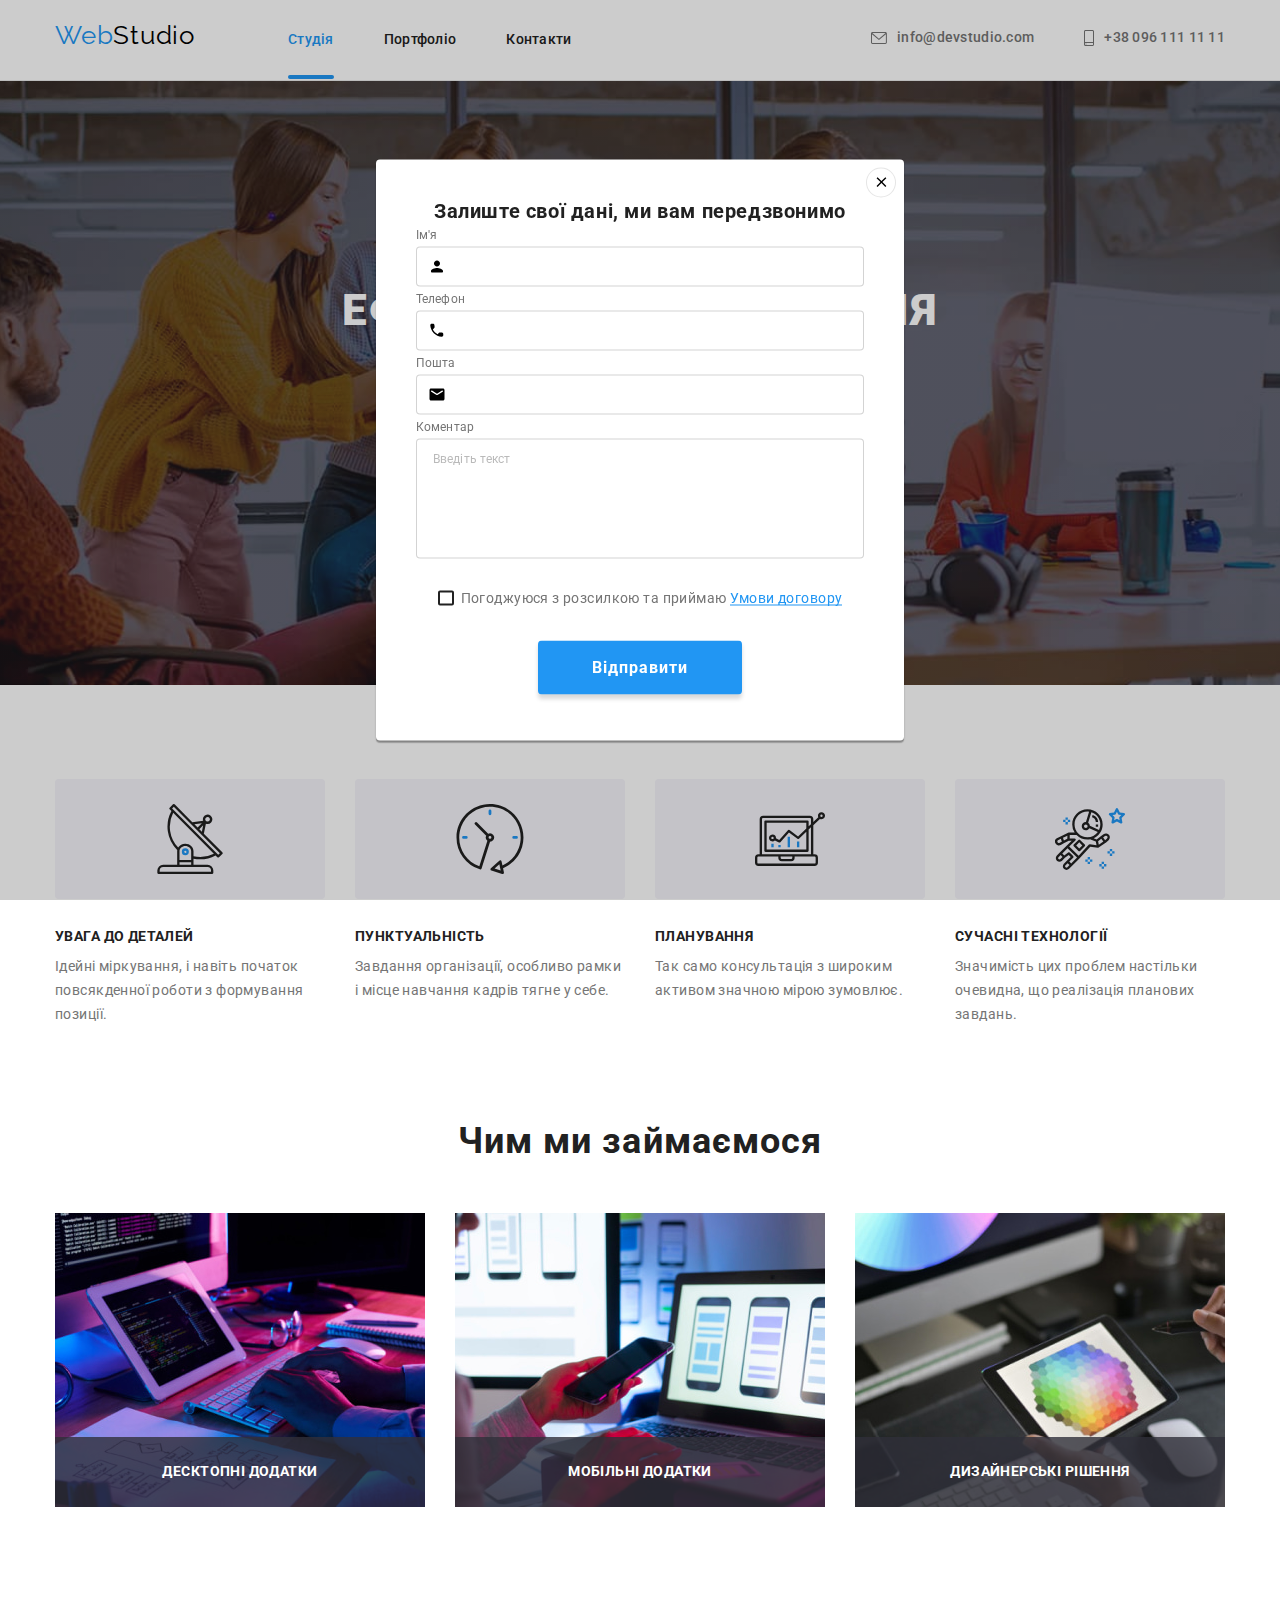
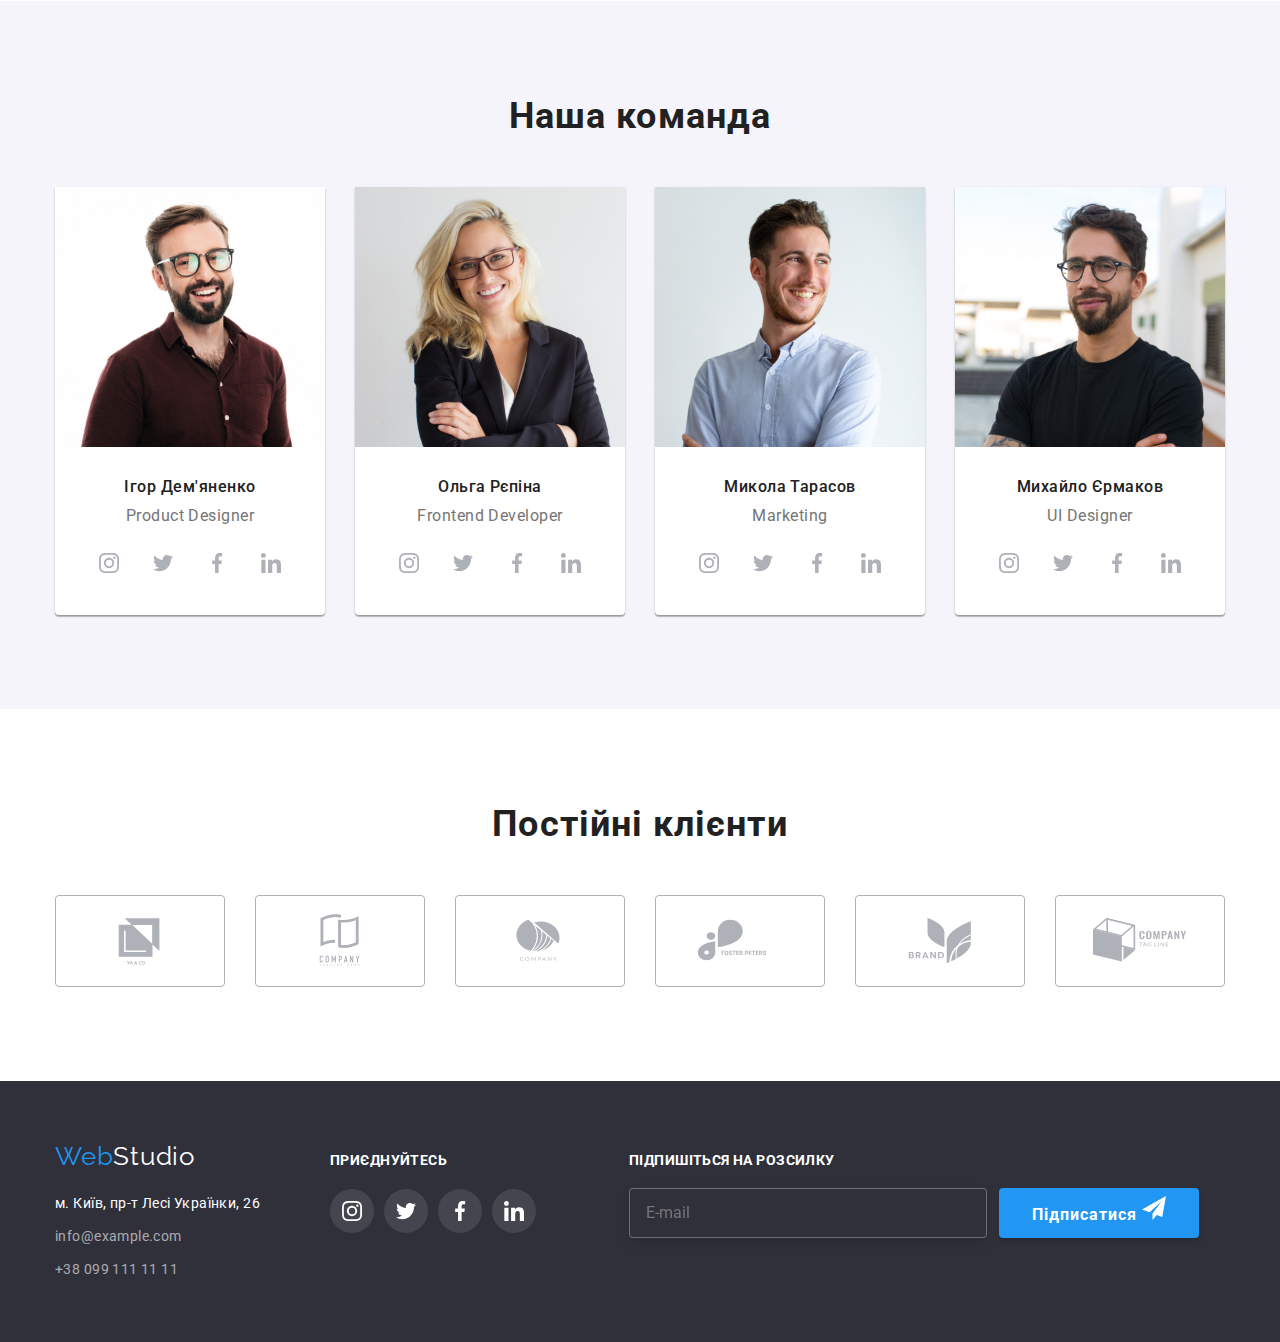
==== commit 745bcb85: "Second commit" ====
--- a/index.html
+++ b/index.html
@@ -71,7 +71,7 @@
       <!--Advantages-->
       <section class="advantage">
         <div class="container advantage-container">
-          <h2 class="advantage-title">Переваги</h2>
+          <h2 class="advantage-title visually-hidden">Переваги</h2>
           <ul class="list advantage-list">
             <li class="advantage-item">
               <div class="advantage-icon">
@@ -459,11 +459,21 @@
             </li>
           </ul>
         </div>
+        <div class="footer-subscription">
+<h2 class="footer-subscription-title">Підпишіться на розсилку</h2>
+<div class="footer-subscription-form">
+  <label class="footer-subscription-label" for="user-email"></label>
+  <input class="footer-subscription-input" type="email" name="user-email" id="user-email" placeholder="E-mail"/>
+  <button class="footer-subscription-button" type="submit">Підписатися<span>
+    <svg class="footer-subscription-icon" width="24" height="24"><use href="./images/icons.svg#icon-send"/>
+    </svg></span></div></button>
+</div>
+        </div>
       </div>
     </footer>
- <!-- is-hidden -->
     <!-- Modal -->
-    <div class="backdrop" data-modal>
+    <!-- is-hidden -->
+    <div class="backdrop " data-modal>
       <div class="modal">
                 <button class="modal-close-btn" type="button" data-modal-close>
           <svg class="modal-close" width="18" height="18">
@@ -472,17 +482,45 @@
         </button>
         <h2 class="form-title">Залиште свої дані, ми вам передзвонимо</h2>
         <form class="modal-form">
+          <div>
           <label class="form-label" for="user-name">Ім'я</label>
-          <input class="form-input" type="text" name="user-name" id="user-name">
+          <div class="input-wrap">
+            <input class="form-input" type="text" name="user-name" id="user-name"/>
+             <svg class="input-icon" width="18" height="18">
+              <use href="./images/icons.svg#modal-person"></use>
+            </svg>
+          </div>
+        </div>
+          <div>
           <label class="form-label" for="user-tel">Телефон</label>
-          <input class="form-input" type="tel" name="user-tel" id="user-tel">
+          <div class="input-wrap">
+            <input class="form-input" type="tel" name="user-tel" id="user-tel"/>
+            <svg class="input-icon" width="18" height="18">
+              <use href="./images/icons.svg#modal-phone"></use>
+            </svg>
+          </div>
+        </div>
+          <div>
           <label class="form-label" for="user-email">Пошта</label>
-          <input class="form-input" type="email" name="user-email" id="user-email">
-          <label class="form-label" for="comment">Коментар</label>
+          <div class="input-wrap">
+            <input class="form-input" type="email" name="user-email" id="user-email"/>
+            <svg class="input-icon" width="18" height="18">
+              <use href="./images/icons.svg#modal-email"></use>
+            </svg>
+          </div>
+        </div>
+          <div class="textarea-wrap">
+            <label class="form-label" for="comment">Коментар</label>
           <textarea class="form-textarea" name="comment" id="comment" placeholder="Введіть текст"></textarea>
-          <div class="form-checkbox">
-          <input class="input-checkbox" type="checkbox" name="agreements" id="agreements">
-          <label class="form-checkbox" for="agreements">Погоджуюся з розсилкою та приймаю   <a class="checkbox-link" href=""> Умови договору</a></label></div>
+        </div>
+          <div class="check-wrap">
+            <input class="modal-checkbox visually-hidden" type="checkbox" name="agreements" value="true" id="agreements"/>
+            <label class="check-text" for="agreements">
+              <span><svg class="check-icon" width="16" height="15">
+                <use href="./images/icons.svg#modal-checkmark"/>
+              </svg></span>Погоджуюся з розсилкою та приймаю</label>
+            <a class="check-link" href="">Умови договору</a>
+          </div>
           <button class="form-btn" type="submit">Відправити</button>
         </form>
       </div>
--- a/css/styles.css
+++ b/css/styles.css
@@ -24,6 +24,8 @@
   --first-bg-color: #f5f4fa;
   --second-bg-color: #2f303a;
   --hero-bg-color: #C4C4C4;
+  /* Animation */
+  --main-animation: 250ms cubic-bezier(0.4, 0, 0.2, 1);
 }
 body {
   font-family: var(--main-font);
@@ -56,6 +58,17 @@
   margin-left: auto;
   margin-right: auto;
 }
+.visually-hidden {
+  position: absolute;
+  width: 1px;
+  height: 1px;
+  margin: -1px;
+  border: 0;
+  padding: 0;
+  white-space: nowrap;
+  clip: rect(0 0 0 0);
+  overflow: hidden;
+}
 
 /* Header */
 .header {
@@ -98,8 +111,7 @@
 .nav-link {
   text-decoration: none;
   color: var(--title-color);
-  transition-duration: 250ms;
-    transition-timing-function: cubic-bezier(0.4, 0, 0.2, 1);
+  transition: var(--main-animation);
 }
 .nav-link[title] {
   color: var(--accent-color);
@@ -125,7 +137,6 @@
 .header-list {
   display: flex;
   margin-left: auto;
-
   font-weight: 500;
   font-size: 14px;
   line-height: 1.14;
@@ -147,8 +158,7 @@
   align-items: center;
   text-decoration: none;
   color: var(--main-text-color);
-  transition-duration: 250ms;
-    transition-timing-function: cubic-bezier(0.4, 0, 0.2, 1);
+  transition: var(--main-animation);
 }
 .mail-link-item,
 .tel-link-item {
@@ -214,17 +224,6 @@
   padding-top: 94px;
   padding-bottom: 94px;
 }
-.advantage-title {
-  position: absolute;
-  width: 1px;
-  height: 1px;
-  margin: -1px;
-  border: 0;
-  padding: 0;
-  white-space: nowrap;
-  clip: rect(0 0 0 0);
-  overflow: hidden;
-}
 .advantage-list {
   display: flex;
 }
@@ -294,16 +293,15 @@
 }
 .activity-img-title {
   display: flex;
- justify-content: center;
-
-    font-weight: 700;
-    font-size: 14px;
-    line-height: 1.14;
-    text-align: center;
-    padding: 27px 0; 
-    letter-spacing: 0.03em;
-    text-transform: uppercase;
-    color: var(--white);
+  justify-content: center;
+  font-weight: 700;
+  font-size: 14px;
+  line-height: 1.14;
+  text-align: center;
+  padding: 27px 0; 
+  letter-spacing: 0.03em;
+  text-transform: uppercase;
+  color: var(--white);
 }
 /* Team */
 .team {
@@ -364,25 +362,23 @@
   gap: 10px;
 }
 .team-icon-item {
-width: 44px;
-height: 44px;
+  width: 44px;
+  height: 44px;
 }
 .team-icon-link {
- display: flex;
- align-items: center;
- justify-content: center;
- width: 100%;
- height: 100%;
- color: var(--icon-color);
- border-radius: 50%;
- transition-duration: 250ms;
- transition-timing-function: cubic-bezier(0.4, 0, 0.2, 1);
+  display: flex;
+  align-items: center;
+  justify-content: center;
+  width: 100%;
+  height: 100%;
+  color: var(--icon-color);
+  border-radius: 50%;
+  transition: var(--main-animation); 
 }
 .team-icon {
   display: block;
   fill: currentColor;
-  transition-duration: 250ms;
-  transition-timing-function: cubic-bezier(0.4, 0, 0.2, 1);
+  transition: var(--main-animation);
 }
 .team-icon-link:hover,
 .team-icon-link:focus {
@@ -403,13 +399,13 @@
   background-color: var(--);
 }
 .clients-title {
-    font-weight: 700;
-    font-size: 36px;
-    line-height: 1.17;
-    text-align: center;
-    letter-spacing: 0.03em;
-    color: var(--title-color);
-    margin-bottom: 50px;
+  font-weight: 700;
+  font-size: 36px;
+  line-height: 1.17;
+  text-align: center;
+  letter-spacing: 0.03em;
+  color: var(--title-color);
+  margin-bottom: 50px;
 }
 .clients-list {
   display: flex;
@@ -430,8 +426,7 @@
   fill: var(--icon-color);
   border: 1px solid #AFB1B8;
   border-radius: 4px;
-  transition-duration: 250ms;
-  transition-timing-function: cubic-bezier(0.4, 0, 0.2, 1);
+  transition: var(--main-animation);
 }
 .clients-link:hover,
 .clients-link:focus {
@@ -476,8 +471,7 @@
   letter-spacing: 0.03em;
   text-decoration: none;
   color: var(--white);
-  transition-duration: 250ms;
-    transition-timing-function: cubic-bezier(0.4, 0, 0.2, 1);
+  transition: var(--main-animation);
 }
 .footer-mail-link,
 .footer-tel-link {
@@ -487,8 +481,7 @@
   letter-spacing: 0.03em;
   text-decoration: none;
   color: rgba(255, 255, 255, 0.6);
-  transition-duration: 250ms;
-    transition-timing-function: cubic-bezier(0.4, 0, 0.2, 1);
+  transition: var(--main-animation);
 }
 .footer-tel-link {
   padding-bottom: 0;
@@ -531,8 +524,7 @@
   color: var(--white);
   background-color: rgba(255, 255, 255, 0.1);
   border-radius: 50%;
-  transition-duration: 250ms;
-    transition-timing-function: cubic-bezier(0.4, 0, 0.2, 1);
+  transition: var(--main-animation);
 }
 .footer-icon {
   display: block;
@@ -549,30 +541,65 @@
 .footer-icon-link:focus .team-icon {
   fill: var(--white);
 }
+.footer-subscription {
+  margin-left: 93px;
+  margin-right: auto;
+}
+.footer-subscription-title {
+  margin-bottom: 20px;
+  font-weight: 700;
+  font-size: 14px;
+  line-height: 16px;
+  letter-spacing: 0.03em;
+  text-transform: uppercase;
+  color: var(--white);
+}
+.footer-subscription-form {
+  display: flex;
+  align-items: center;
+  justify-content: center;
+}
+.footer-subscription-input {
+  padding: 15px 16px;
+  width: 358px;
+  height: 50px;
+  font-weight: 400;
+  font-size: 16px;
+  line-height: 1.25;
+  border: 1px solid rgba(255, 255, 255, 0.3);
+  filter: drop-shadow(0px 4px 4px rgba(0, 0, 0, 0.15));
+  border-radius: 4px;
+  background-color: var(--second-bg-color);
+}
+.footer-subscription-input:focus {
+  outline-color: 1px solid rgba(255, 255, 255, 0.3);
+}
+.footer-subscription-button {
+  margin-left: 12px;
+  width: 200px;
+  height: 50px;
+  font-weight: 700;
+  font-size: 16px;
+  line-height: 1.87;
+  text-align: center;
+  letter-spacing: 0.06em;
+  color: var(--white);
+  background: var(--accent-color);
+  box-shadow: 0px 4px 4px rgba(0, 0, 0, 0.15);
+  border-color: transparent;
+  border-radius: 4px;
+  cursor: pointer;
+}
+.footer-subscription-label {
+  display: flex;
+  align-items: center;
+  justify-content: center;
+}
+.footer-subscription-icon { 
+  fill: var(--white);
+}
 
 /* Portfolio */
-.main-title {
-  position: absolute;
-  width: 1px;
-  height: 1px;
-  margin: -1px;
-  border: 0;
-  padding: 0;
-  white-space: nowrap;
-  clip: rect(0 0 0 0);
-  overflow: hidden;
-}
-.filter-title {
-  position: absolute;
-  width: 1px;
-  height: 1px;
-  margin: -1px;
-  border: 0;
-  padding: 0;
-  white-space: nowrap;
-  clip: rect(0 0 0 0);
-  overflow: hidden;
-}
 
 /* Filter buttons */
 .filter {
@@ -603,8 +630,7 @@
   border-radius: 4px;
   border-color: transparent;
   cursor: pointer;
-  transition-duration: 250ms;
-  transition-timing-function: cubic-bezier(0.4, 0, 0.2, 1);
+  transition: var(--main-animation);
 }
 .filter-btn:hover,
 .filter-btn:focus {
@@ -622,8 +648,7 @@
   gap: 30px;
 }
 .filter-item {
-  transition-duration: 250ms;
-  transition-timing-function: cubic-bezier(0.4, 0, 0.2, 1);
+  transition: var(--main-animation);
 }
 .filter-item:hover {
   box-shadow: 0px 1px 1px rgba(0, 0, 0, 0.12), 0px 4px 4px rgba(0, 0, 0, 0.06), 1px 4px 6px rgba(0, 0, 0, 0.16);
@@ -649,8 +674,7 @@
 height: 100%;
 background: rgba(33, 150, 243, 0.9);
 transform: translatey(100%);
-transition-duration: 250ms;
-transition-timing-function: cubic-bezier(0.4, 0, 0.2, 1);
+transition: var(--main-animation);
 
 }
 .filter-overlay > p {
@@ -723,7 +747,11 @@
   cursor: pointer;
 }
 .modal-close {
-  fill: var(--black)
+  fill: var(--black);
+  transition: var(--main-animation);
+}
+.modal-close:hover {
+  fill: var(--accent-color);
 }
 .form-title {
   text-align: center;
@@ -733,12 +761,15 @@
   letter-spacing: 0.03em;
   color: var(--title-color);
 }
+.input-wrap {
+  position: relative;
+}
 .form-label {
   font-weight: 400;
-    font-size: 12px;
-    line-height: 1.17;
-    letter-spacing: 0.01em;
-    color: var(--main-text-color);
+  font-size: 12px;
+  line-height: 1.17;
+  letter-spacing: 0.01em;
+  color: var(--main-text-color);
 }
 .form-input {
   padding: 12px 42px;
@@ -747,19 +778,29 @@
   border: 1px solid rgba(33, 33, 33, 0.2);
   border-radius: 4px;
   cursor: pointer;
+  transition: var(--main-animation);
+}
+.input-icon {
+  position: absolute;
+  top: 50%;
+  left: 12px;
+  transform: translatey(-50%);
+  transition: var(--main-animation);
 }
 .form-input:focus {
-  border: 1px solid var(--accent-color);
+  outline-color: var(--accent-color);
+}
+.form-input:focus + .input-icon {
   fill: var(--accent-color);
 }
 .form-textarea {
-  margin-bottom: 20px;
   padding: 12px 16px;
   resize: none;
   width: 100%;
   height: 120px;
   border: 1px solid rgba(33, 33, 33, 0.2);
   border-radius: 4px;
+  transition: var(--main-animation);
 }
 .form-textarea::placeholder {
   font-size: 12px;
@@ -767,30 +808,66 @@
   letter-spacing: 0.01em;
   color: rgba(117, 117, 117, 0.5);
 }
-.form-checkbox {
+.form-textarea:focus {
+  outline-color: var(--accent-color);
+}
+.textarea-wrap {
+  margin-bottom: 20px;
+}
+.check-text span {
+  display: flex;
+  align-items: center;
+  width: 16px;
+  height: 15px;
+  border: 2px solid var(--title-color);
+  border-radius: 2px;
+  margin-right: 7px;
+  transition: 250ms cubic-bezier(0.4, 0, 0.2, 1);
+}
+.check-icon {
+  fill: transparent;
+}
+.modal-checkbox:checked + .check-text span {
+  background-color: var(--accent-color);
+  border: none;
+}
+.modal-checkbox:checked + .check-text .check-icon {
+  fill: var(--white);
+}
+.check-wrap {
+  display: flex;
+  align-items: center;
+  justify-content: center;
+  margin-bottom: 30px;
+}
+.check-text {
+  display: flex;
+  align-items: center;
+  justify-content: center;
   font-weight: 400;
   font-size: 14px;
   line-height: 1.71;
   letter-spacing: 0.03em;
   color: var(--main-text-color);
 }
-.form-checkbox {
-  margin-bottom: 30px;
-}
-.checkbox-link {
-  position: absolute;
-  margin-left: 3px;
+.check-link {
+  position: relative;
+  margin-left: 4px;
   text-decoration: none;
+  font-weight: 400;
+  font-size: 14px;
+  line-height: 1.71;
+  letter-spacing: 0.03em;
   color: var(--accent-color);
 }
-.checkbox-link::after {
-  position: absolute;
-  top: 18px;
+.check-link::after {
   content: "";
   display: block;
   width: 100%;
   height: 1px;
+  bottom: 5px;
   background: currentColor;
+  position: absolute;
 }
 .form-btn {
   display: block;
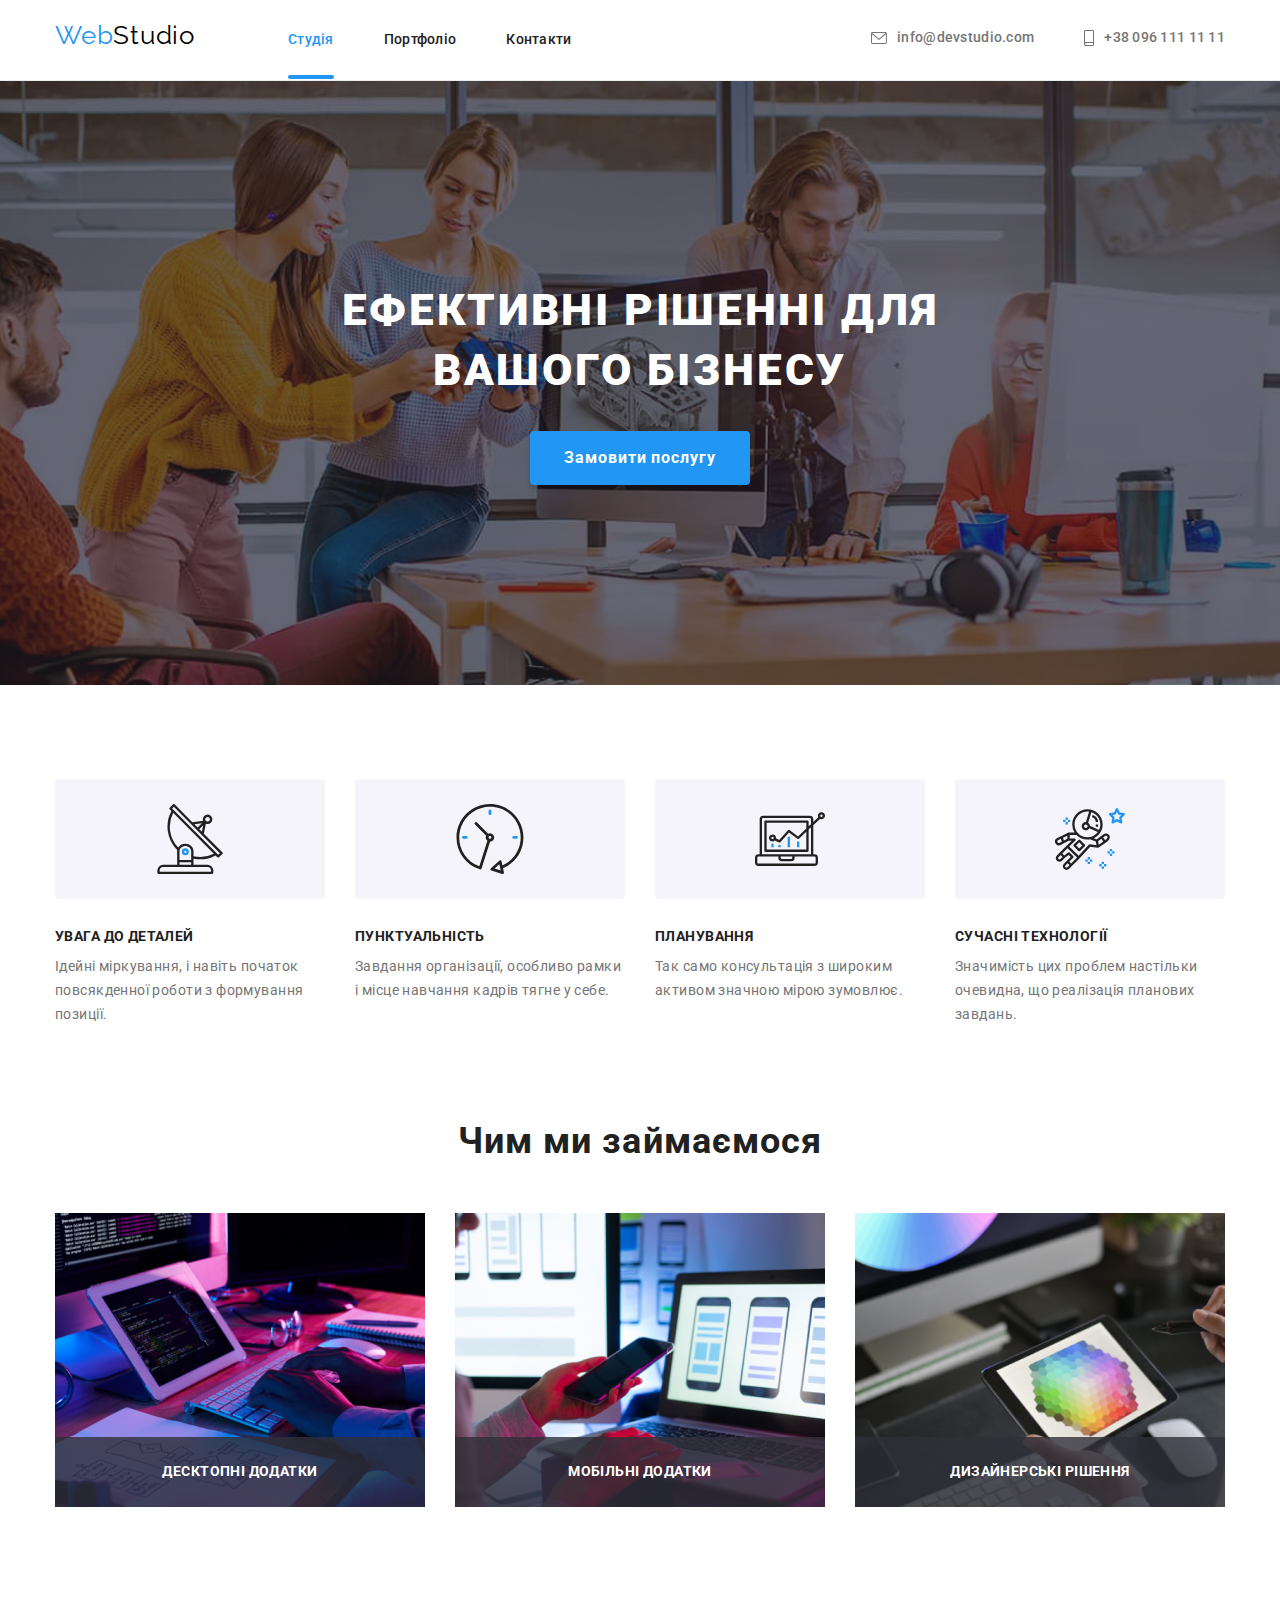
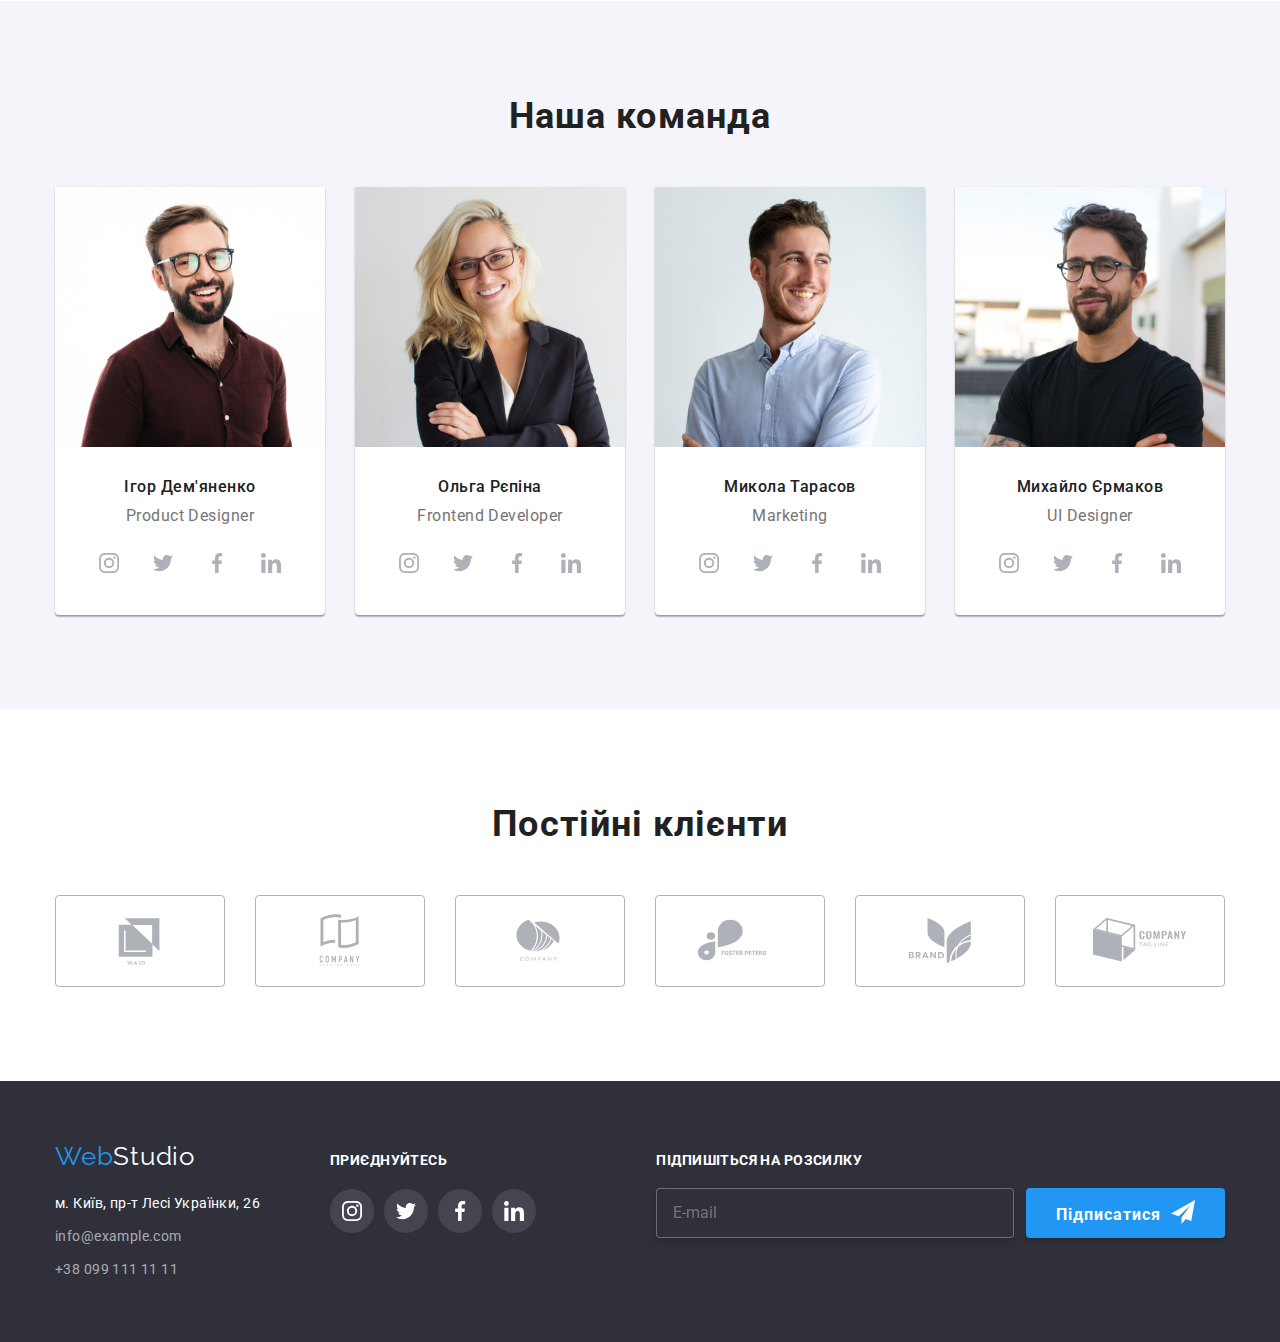
==== commit 1862838a: "Third commit" ====
--- a/index.html
+++ b/index.html
@@ -460,20 +460,19 @@
           </ul>
         </div>
         <div class="footer-subscription">
-<h2 class="footer-subscription-title">Підпишіться на розсилку</h2>
-<div class="footer-subscription-form">
-  <label class="footer-subscription-label" for="user-email"></label>
-  <input class="footer-subscription-input" type="email" name="user-email" id="user-email" placeholder="E-mail"/>
-  <button class="footer-subscription-button" type="submit">Підписатися<span>
-    <svg class="footer-subscription-icon" width="24" height="24"><use href="./images/icons.svg#icon-send"/>
-    </svg></span></div></button>
-</div>
+          <h2 class="footer-subscription-title">Підпишіться на розсилку</h2>
+          <div class="footer-subscription-form">
+            <label class="footer-subscription-label" for="user-email"></label>
+            <input class="footer-subscription-input" type="email" name="user-email" id="user-email" placeholder="E-mail"/>
+            <button class="footer-subscription-button" type="submit">Підписатися<span>
+            <svg class="footer-subscription-icon" width="24" height="24"><use href="./images/icons.svg#icon-send"/>
+            </svg></span></button>
+          </div>
         </div>
       </div>
     </footer>
     <!-- Modal -->
-    <!-- is-hidden -->
-    <div class="backdrop " data-modal>
+    <div class="backdrop is-hidden" data-modal>
       <div class="modal">
                 <button class="modal-close-btn" type="button" data-modal-close>
           <svg class="modal-close" width="18" height="18">
--- a/css/styles.css
+++ b/css/styles.css
@@ -542,8 +542,7 @@
   fill: var(--white);
 }
 .footer-subscription {
-  margin-left: 93px;
-  margin-right: auto;
+  margin-left: auto;
 }
 .footer-subscription-title {
   margin-bottom: 20px;
@@ -575,9 +574,10 @@
   outline-color: 1px solid rgba(255, 255, 255, 0.3);
 }
 .footer-subscription-button {
+  display: flex;
   margin-left: 12px;
-  width: 200px;
-  height: 50px;
+  padding: 10px 28px;
+  max-height: 50px;
   font-weight: 700;
   font-size: 16px;
   line-height: 1.87;
@@ -595,7 +595,9 @@
   align-items: center;
   justify-content: center;
 }
-.footer-subscription-icon { 
+.footer-subscription-icon {
+  margin-left: 10px;
+  align-self: center;
   fill: var(--white);
 }
 
@@ -861,13 +863,13 @@
   color: var(--accent-color);
 }
 .check-link::after {
+  position: absolute;
   content: "";
   display: block;
   width: 100%;
   height: 1px;
   bottom: 5px;
   background: currentColor;
-  position: absolute;
 }
 .form-btn {
   display: block;
